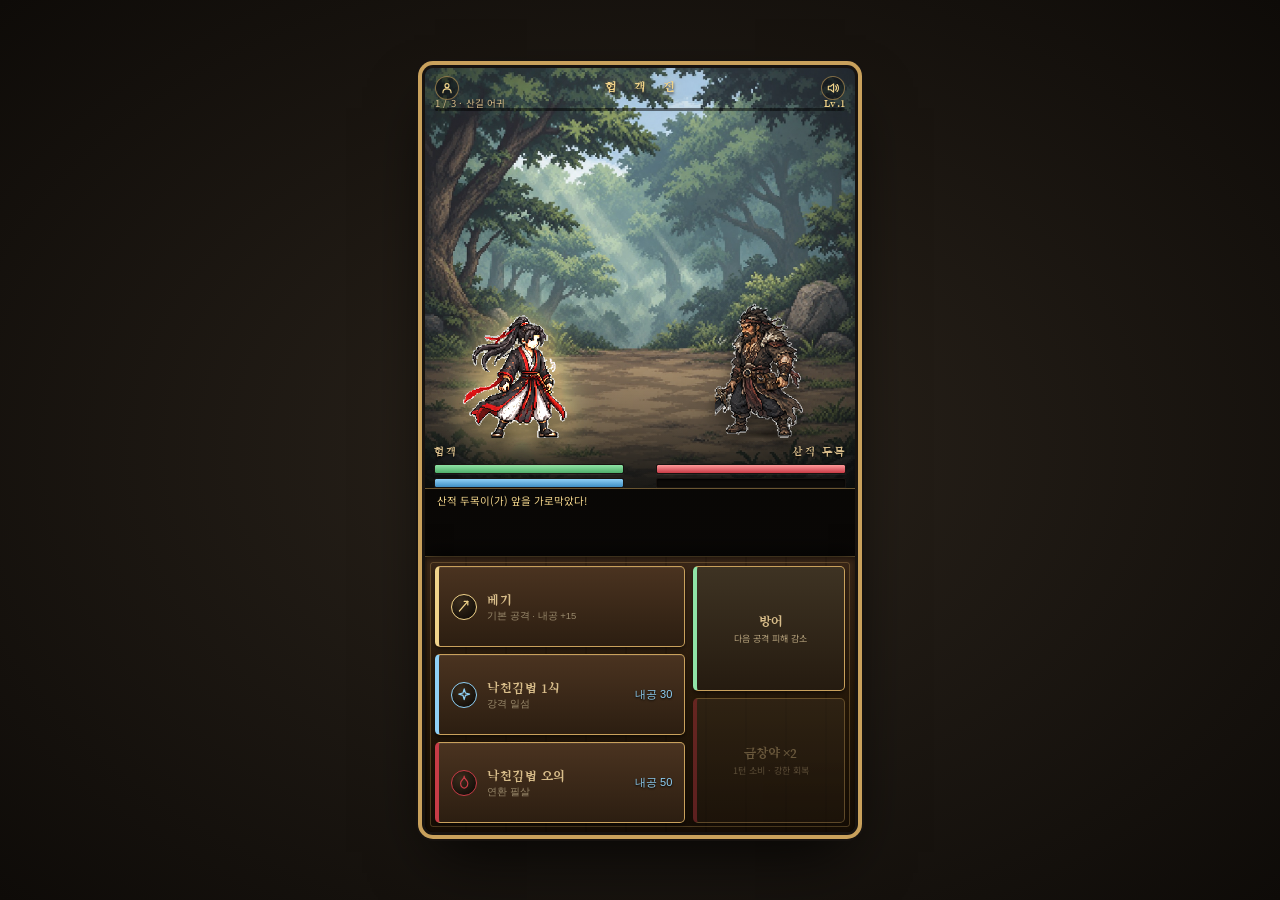
==== index.html @ 6c643ac1 "Add files via upload" ====
<!DOCTYPE html>
<html lang="ko">
<head>
<meta charset="UTF-8">
<title>협객전 - 전투</title>
<style>
  @import url('https://fonts.googleapis.com/css2?family=Song+Myung&family=Noto+Sans+KR:wght@400;600;700&display=swap');

  :root{
    --ink:#171310;
    --gold:#c9a15c;
    --gold-bright:#f0d38a;
    --parchment:#d8bd8a;
    --jade:#4fae6a;
    --jade-glow:#8fe3a6;
    --azure:#3f8fc4;
    --azure-glow:#8fd0f5;
    --blood:#8f2530;
    --blood-bright:#c73b46;
    --purple:#7a4f9e;
    --purple-glow:#c79ce8;
  }

  *{box-sizing:border-box; -webkit-tap-highlight-color:transparent;}

  body{
    margin:0;
    min-height:100vh;
    display:flex;
    align-items:center;
    justify-content:center;
    background:radial-gradient(ellipse at center, #2b241c 0%, #0e0b08 100%);
    font-family:'Noto Sans KR', sans-serif;
    padding:20px;
    user-select:none;
  }

  .frame{
    position:relative;
    width:min(430px, 92vw);
    aspect-ratio:9/16;
    border-radius:8px;
    overflow:hidden;
    box-shadow:
      0 0 0 3px var(--ink),
      0 0 0 7px var(--gold),
      0 0 0 9px var(--ink),
      0 30px 60px -10px rgba(0,0,0,.8);
    background:#000;
  }

  /* Counter telegraph: a subtle red warning at the frame edge before the reaction window begins. */
  .frame.counter-telegraph{
    animation:counterTelegraph .38s ease-out both;
  }
  @keyframes counterTelegraph{
    0%{ box-shadow:0 0 0 3px var(--ink), 0 0 0 7px var(--gold), 0 0 0 9px var(--ink), 0 30px 60px -10px rgba(0,0,0,.8); }
    45%{ box-shadow:0 0 0 3px var(--ink), 0 0 0 7px var(--gold), 0 0 0 11px rgba(199,59,70,.9), 0 0 22px 5px rgba(199,59,70,.34), 0 30px 60px -10px rgba(0,0,0,.8); }
    100%{ box-shadow:0 0 0 3px var(--ink), 0 0 0 7px var(--gold), 0 0 0 9px var(--ink), 0 30px 60px -10px rgba(0,0,0,.8); }
  }

  /* ---------- SCENE (0% ~ 55%) ---------- */
  .scene{
    position:absolute;
    top:0; left:0; right:0;
    height:55%;
    overflow:hidden;
  }
  .scene-img{
    position:absolute; inset:0;
    background-size:cover;
    background-position:center top;
    background-image:url('[data-uri]');
  }
  .scene::after{
    content:"";
    position:absolute; inset:0;
    background-image:
      linear-gradient(to bottom, rgba(10,14,10,0) 0%, rgba(10,14,10,0) 50%, rgba(8,10,8,.4) 85%, rgba(6,8,6,.75) 100%),
      radial-gradient(ellipse at 50% 34%, rgba(0,0,0,0) 40%, rgba(0,0,0,.4) 100%);
  }


  .title-mark{
    position:absolute;
    top:10px; left:50%;
    transform:translateX(-50%);
    font-family:'Song Myung', serif;
    font-size:14px;
    letter-spacing:.5em;
    color:var(--gold-bright);
    text-shadow:0 0 12px rgba(240,211,138,.6), 0 2px 3px rgba(0,0,0,.9);
    padding-left:.5em;
    z-index:5;
  }

  /* ---------- CHARACTERS ---------- */
  .combatant{
    position:absolute;
    bottom:45%;
    width:47%;
    display:flex;
    flex-direction:column;
    z-index:4;
  }
  .combatant.hero{ left:2%; align-items:flex-start; }
  .combatant.enemy{ right:2%; align-items:flex-end; }

  .sprite-wrap{ position:relative; width:100%; display:flex; }
  .combatant.hero .sprite-wrap{ justify-content:flex-start; }
  .combatant.enemy .sprite-wrap{ justify-content:flex-end; }

  .ground-shadow{
    position:absolute;
    bottom:4px;
    width:64px;
    height:10px;
    border-radius:50%;
    background:radial-gradient(ellipse, rgba(0,0,0,.55) 0%, rgba(0,0,0,0) 72%);
    z-index:1;
  }
  .combatant.hero .ground-shadow{ left:40px; }
  .combatant.enemy .ground-shadow{ right:46px; }

  .sprite{
    position:relative;
    background-repeat:no-repeat;
    background-size:400% 400%;
    image-rendering:pixelated;
    filter:drop-shadow(0 8px 8px rgba(0,0,0,.5));
    z-index:2;
  }
  .sprite.hero-sprite{ background-image:url('[data-uri]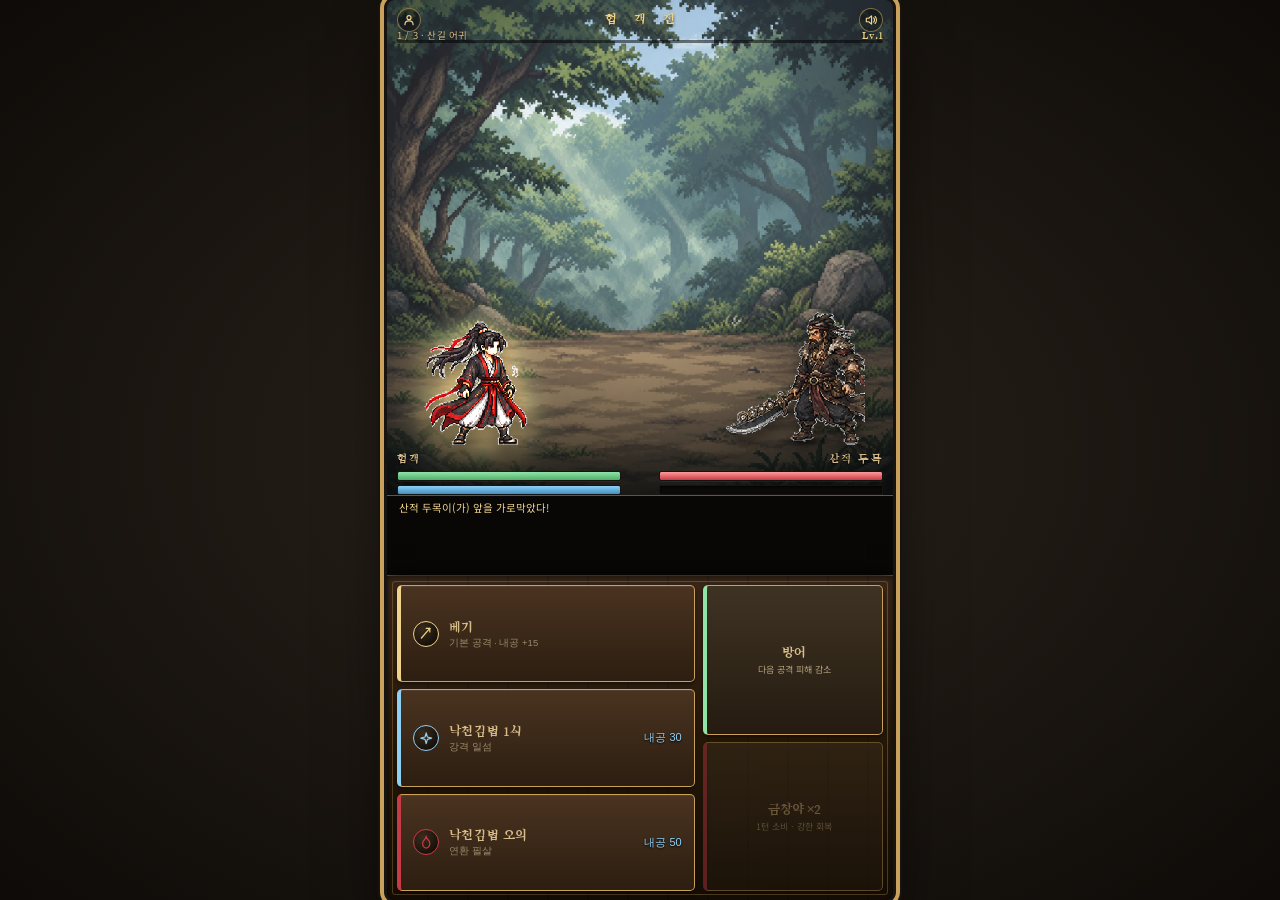
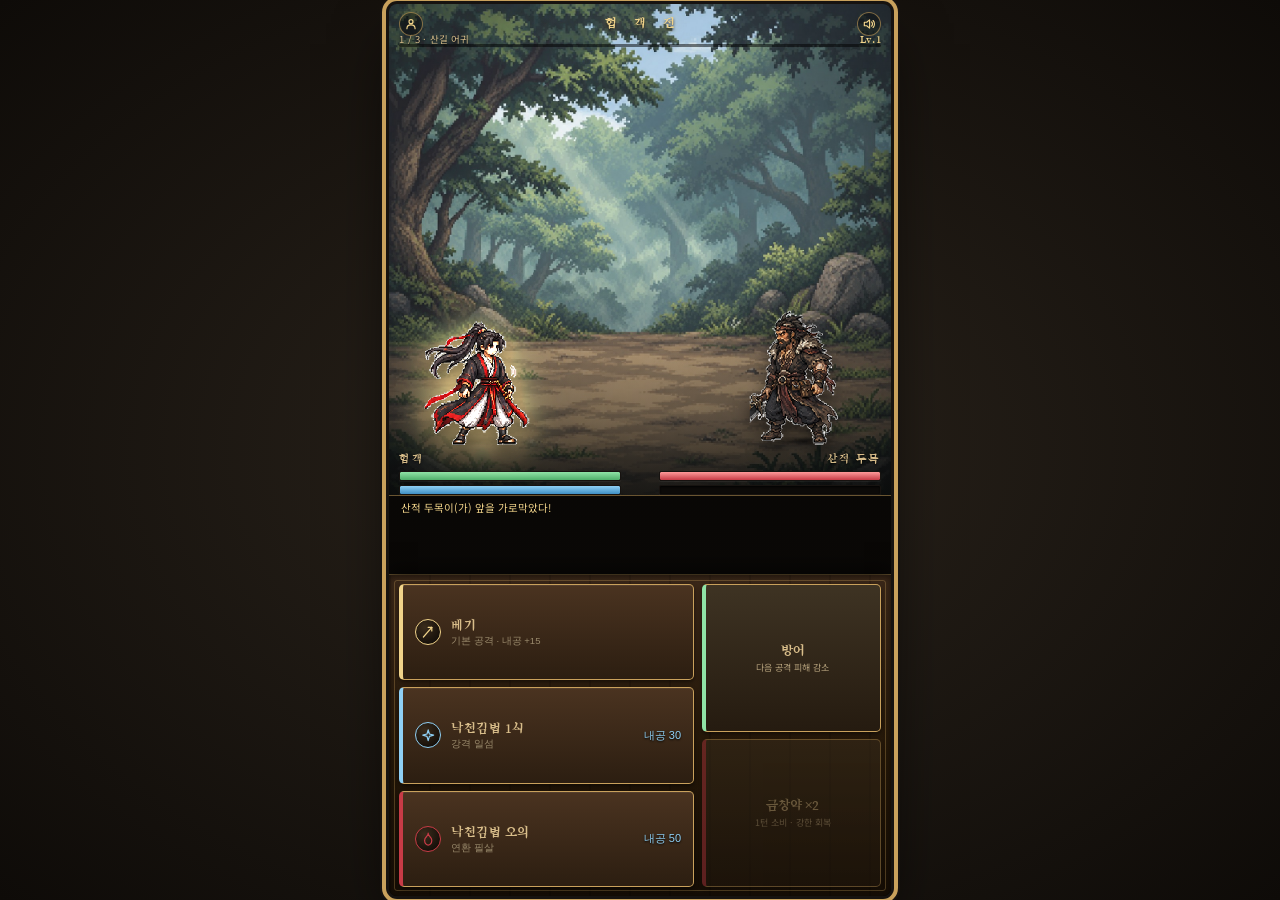
